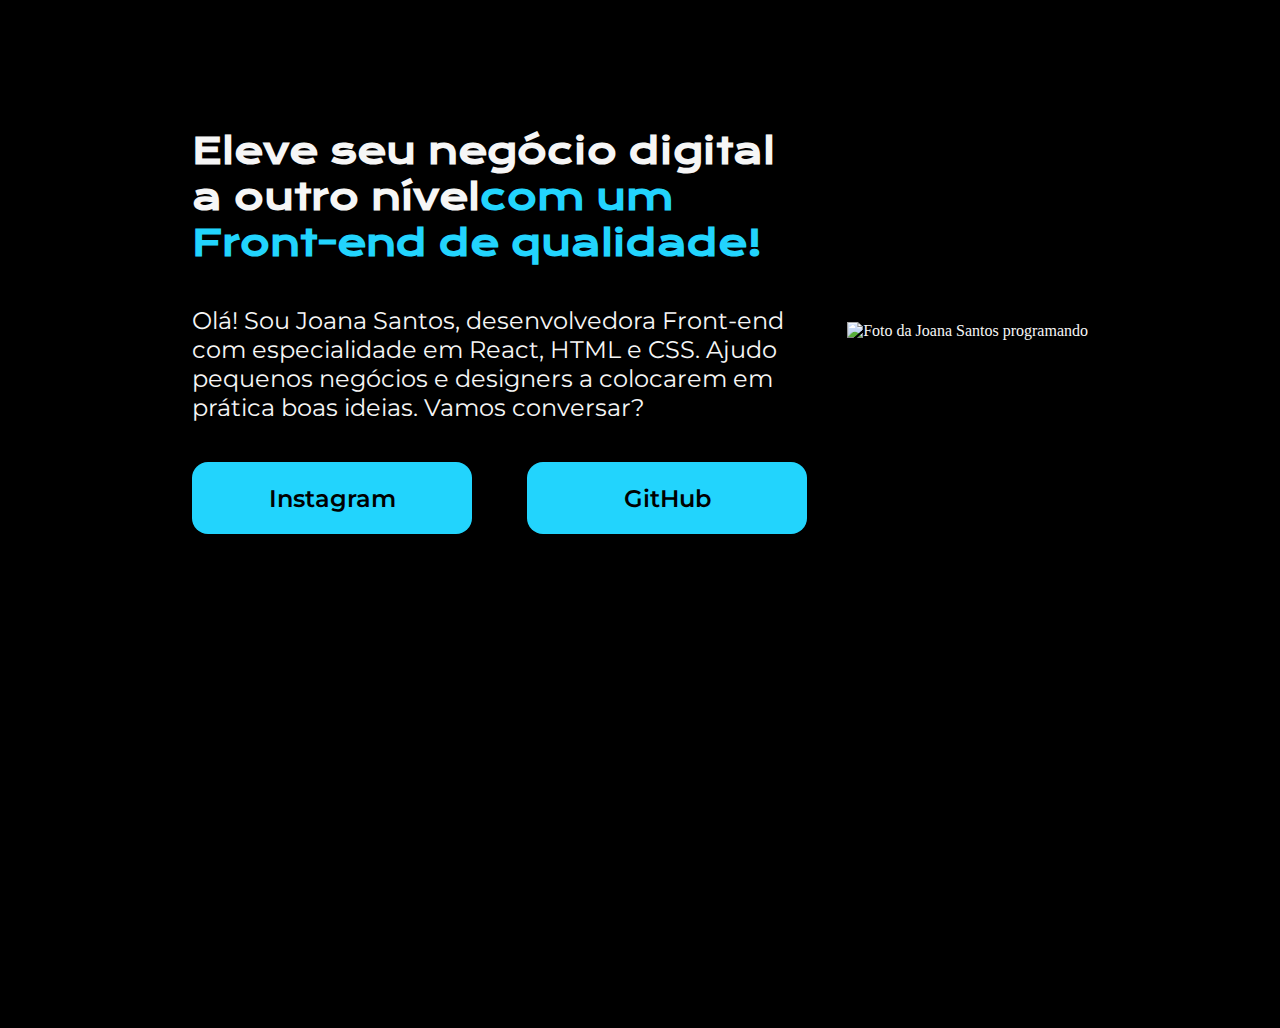
==== 3-html-css/index.html @ 2750d255 "melhorando o projeto" ====
<!DOCTYPE html>
<html lang="pt-br">

<head>
    <meta charset="UTF-8">
    <meta http-equiv="X-UA-Compatible" content="IE=edge">
    <meta name="viewport" content="width=device-width, initial-scale=1.0">
    <title>Portifolio</title>
    <link rel="stylesheet" href="style.css">
</head>

<body>
    <header></header>
    <main class="apresentacao">
        <section class="apresentacao__conteudo">
            <h1 class="apresentacao__conteudo__titulo">Eleve seu negócio digital a outro nível<strong 
            class="titulo-destaque">com um Front-end de qualidade!
            </strong></h1>
            <p class="apresentacao__conteudo__texto">Olá! Sou Joana Santos, desenvolvedora
            Front-end com especialidade em React, HTML e
            CSS. Ajudo pequenos negócios e designers a
            colocarem em prática boas ideias. Vamos
            conversar?</p>
            <div class="apresentacao__links">
                <a class="apresentacao__links__link" href="https://instagram.com/rafaballerini">Instagram</a>
                <a class="apresentacao__links__link" href="https://github.com/guilhermeonrails">GitHub</a>
            </div>
        </section>
        <img src="imagem.png" alt="Foto da Joana Santos programando">
    </main>
    <footer></footer>
</body>

</html>
---- 3-html-css/style.css ----
@import url('https://fonts.googleapis.com/css2?family=Krona+One&family=Montserrat:wght@400;600&display=swap');

*{
    margin: 0;
    padding: 0;
}

body{
    height: 100vh;
    box-sizing: border-box;
    background-color: #000000;
    color: #F6F6F6;
}

.titulo-destaque{
    color: #22D4FD;
}

.apresentacao{
    margin: 10% 15%;
    display: flex;
    align-items: center;
    justify-content: space-between;
}
.apresentacao__conteudo{
    width: 615px;
    display: flex;
    flex-direction: column;
    gap: 40px;
}

.apresentacao__conteudo__titulo{
    font-size: 36px;
    font-family: 'Krona One', sans-serif;
}

.apresentacao__conteudo__texto{
    font-size: 24px;
    font-family: 'Montserrat', sans-serif;
}

.apresentacao__links{
    display: flex;
    justify-content: space-between;
}

.apresentacao__links__link{
    background-color: #22D4FD;
    width: 280px;
    text-align: center;
    border-radius: 16px;
    font-size: 24px;
    font-weight: 600;
    padding: 21.5px 0;
    text-decoration: none;
    color: #000000;
    font-family: 'Montserrat', sans-serif;
}
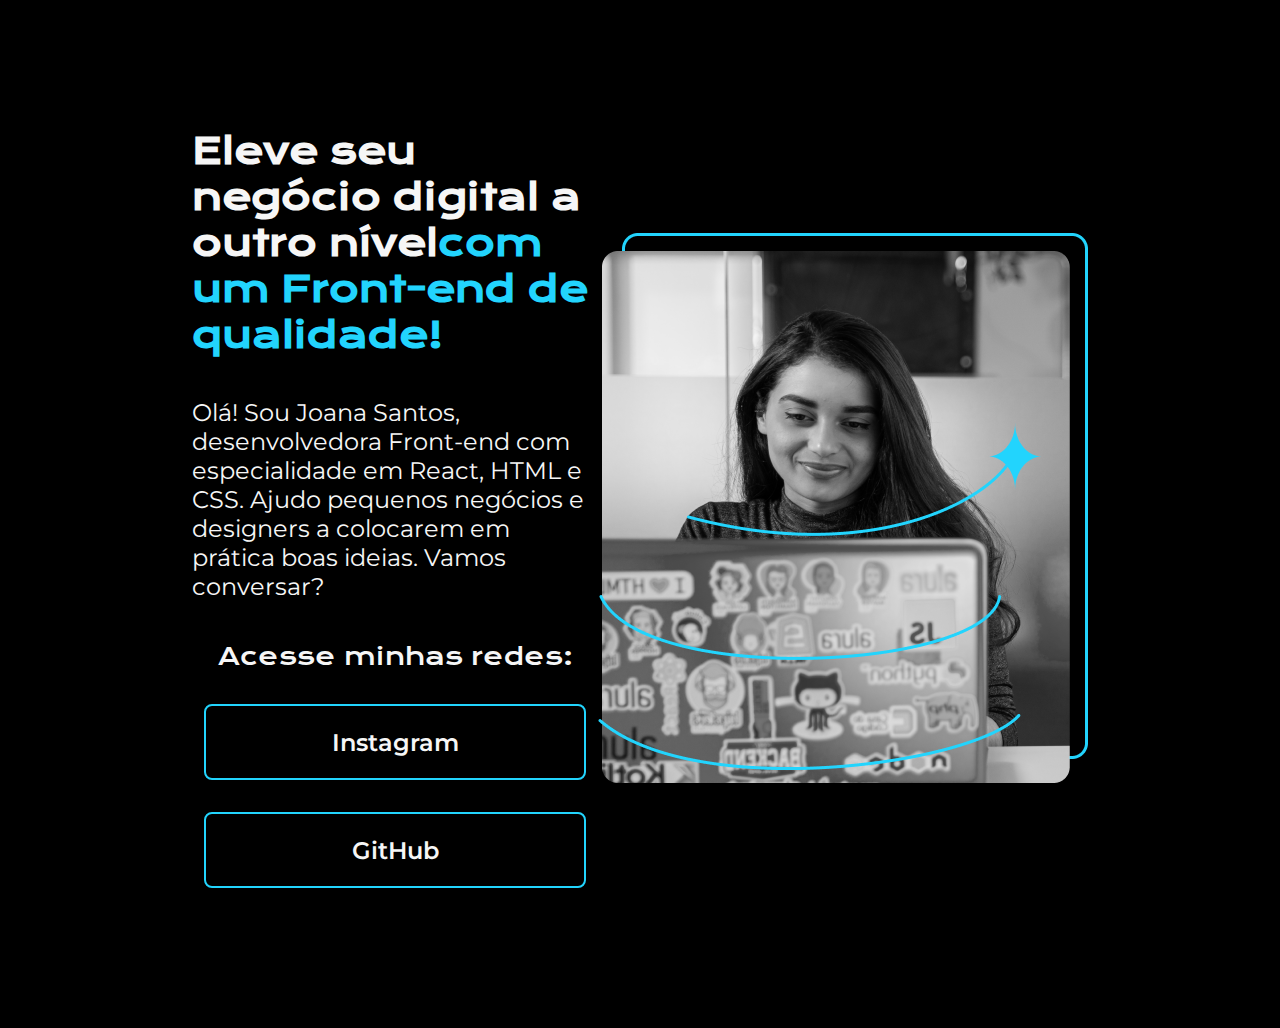
==== commit 5c697bd6: "mudando os botoes" ====
--- a/3-html-css/index.html
+++ b/3-html-css/index.html
@@ -22,11 +22,12 @@
             colocarem em prática boas ideias. Vamos
             conversar?</p>
             <div class="apresentacao__links">
+                <h2 class="apresentacao__links__subtitulo">Acesse minhas redes:</h2>
                 <a class="apresentacao__links__link" href="https://instagram.com/rafaballerini">Instagram</a>
                 <a class="apresentacao__links__link" href="https://github.com/guilhermeonrails">GitHub</a>
             </div>
         </section>
-        <img src="imagem.png" alt="Foto da Joana Santos programando">
+        <img src="img/Imagem.png" alt="Foto da Joana Santos programando">
     </main>
     <footer></footer>
 </body>
--- a/3-html-css/style.css
+++ b/3-html-css/style.css
@@ -41,18 +41,28 @@
 
 .apresentacao__links{
     display: flex;
+    flex-direction: column;
     justify-content: space-between;
+    align-items: center;
+    gap: 32px;
+}
+
+.apresentacao__links__subtitulo{
+    font-size: 24px;
+    font-family: 'Krona One', sans-serif;
+    font-weight: 400;
 }
 
 .apresentacao__links__link{
-    background-color: #22D4FD;
-    width: 280px;
+    /* background-color: #22D4FD; */
+    width: 378px;
     text-align: center;
-    border-radius: 16px;
+    border-radius: 8px;
     font-size: 24px;
     font-weight: 600;
     padding: 21.5px 0;
     text-decoration: none;
-    color: #000000;
+    color: #f6f6f6;
     font-family: 'Montserrat', sans-serif;
+    border: 2px solid #22D4FD;
 }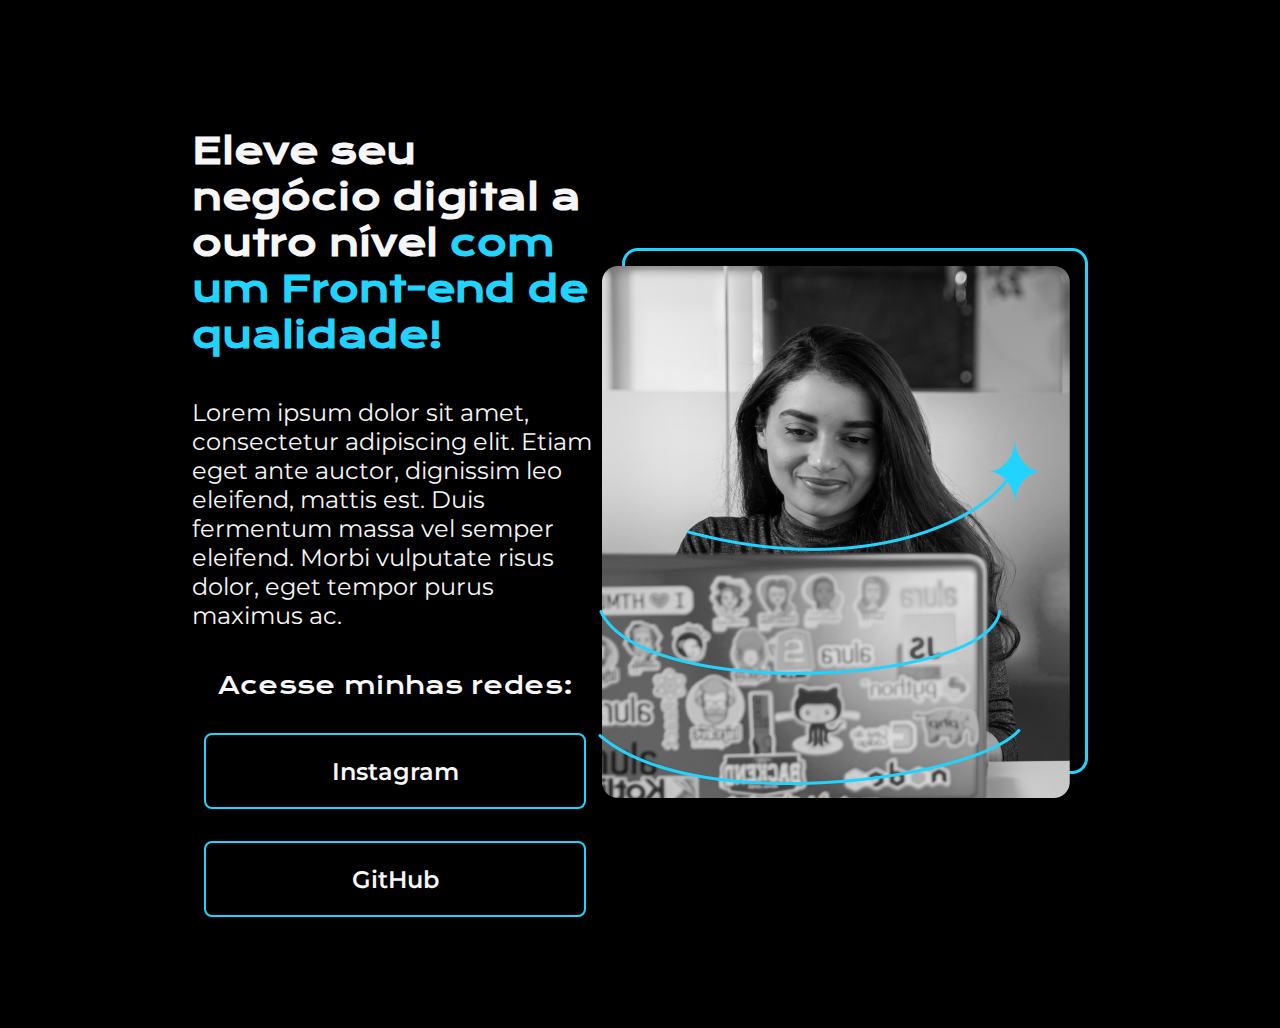
==== commit a349b4a7: "Update index.html" ====
--- a/3-html-css/index.html
+++ b/3-html-css/index.html
@@ -14,13 +14,12 @@
     <main class="apresentacao">
         <section class="apresentacao__conteudo">
             <h1 class="apresentacao__conteudo__titulo">Eleve seu negócio digital a outro nível<strong 
-            class="titulo-destaque">com um Front-end de qualidade!
+            class="titulo-destaque"> com um Front-end de qualidade!
             </strong></h1>
-            <p class="apresentacao__conteudo__texto">Olá! Sou Joana Santos, desenvolvedora
-            Front-end com especialidade em React, HTML e
-            CSS. Ajudo pequenos negócios e designers a
-            colocarem em prática boas ideias. Vamos
-            conversar?</p>
+            <p class="apresentacao__conteudo__texto">Lorem ipsum dolor sit amet,
+                consectetur adipiscing elit. Etiam eget ante auctor, dignissim
+                leo eleifend, mattis est. Duis fermentum massa vel semper eleifend.
+                Morbi vulputate risus dolor, eget tempor purus maximus ac.</p>
             <div class="apresentacao__links">
                 <h2 class="apresentacao__links__subtitulo">Acesse minhas redes:</h2>
                 <a class="apresentacao__links__link" href="https://instagram.com/rafaballerini">Instagram</a>
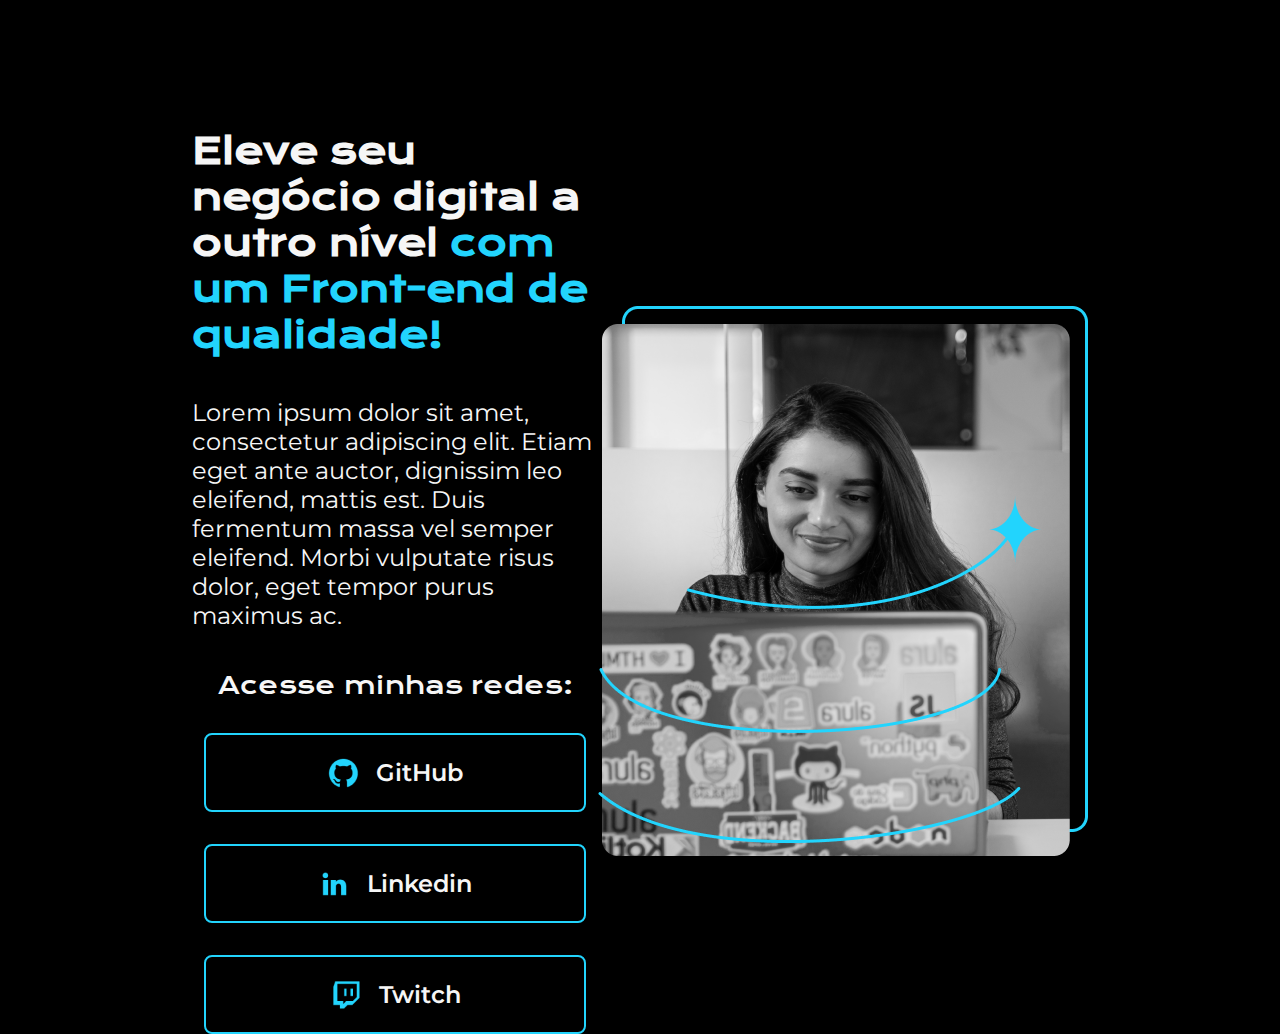
==== commit 7e9224d8: "adicionando ícones nos botões" ====
--- a/3-html-css/index.html
+++ b/3-html-css/index.html
@@ -22,8 +22,18 @@
                 Morbi vulputate risus dolor, eget tempor purus maximus ac.</p>
             <div class="apresentacao__links">
                 <h2 class="apresentacao__links__subtitulo">Acesse minhas redes:</h2>
-                <a class="apresentacao__links__link" href="https://instagram.com/rafaballerini">Instagram</a>
-                <a class="apresentacao__links__link" href="https://github.com/guilhermeonrails">GitHub</a>
+                <a class="apresentacao__links__link" href="https://instagram.com/">
+                    <img src="img/github.png" alt="logo do GitHub">
+                    GitHub
+                </a>
+                <a class="apresentacao__links__link" href="https://linkedin.com/">
+                    <img src="img/linkedin.png" alt="logo do Linkedin">
+                    Linkedin
+                </a>
+                <a class="apresentacao__links__link" href="https://twitch.tv/">
+                    <img src="img/twitch.png" alt="logo da Twitch">
+                    Twitch
+                </a>
             </div>
         </section>
         <img src="img/Imagem.png" alt="Foto da Joana Santos programando">
--- a/3-html-css/style.css
+++ b/3-html-css/style.css
@@ -55,6 +55,11 @@
 
 .apresentacao__links__link{
     /* background-color: #22D4FD; */
+    display: flex;
+    justify-content: center;
+    align-items: center;
+    gap: 16px;
+
     width: 378px;
     text-align: center;
     border-radius: 8px;
@@ -65,4 +70,5 @@
     color: #f6f6f6;
     font-family: 'Montserrat', sans-serif;
     border: 2px solid #22D4FD;
+
 }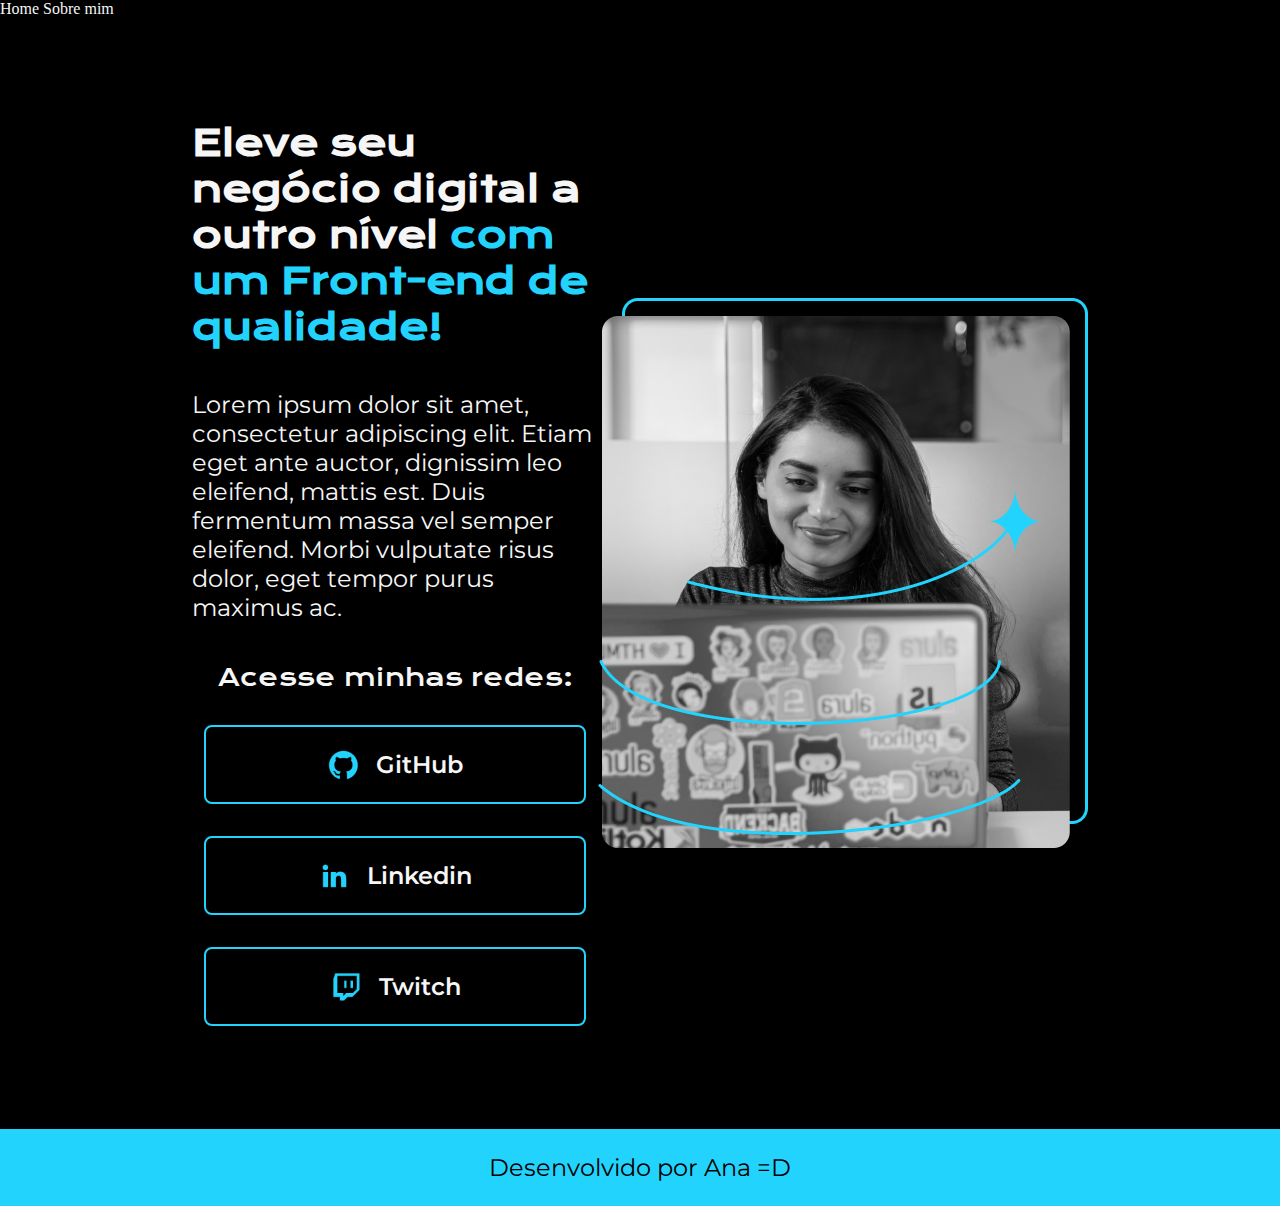
==== commit 5614625d: "adicionando cabeçalho e rodapé" ====
--- a/3-html-css/index.html
+++ b/3-html-css/index.html
@@ -10,7 +10,12 @@
 </head>
 
 <body>
-    <header></header>
+    <header class="cabecalho">
+        <nav class="cabecalho-menu">
+            <a class="cabecalho-menu-link">Home</a>
+            <a class="cabecalho-menu-link">Sobre mim</a>
+        </nav>
+    </header>
     <main class="apresentacao">
         <section class="apresentacao__conteudo">
             <h1 class="apresentacao__conteudo__titulo">Eleve seu negócio digital a outro nível<strong 
@@ -38,7 +43,9 @@
         </section>
         <img src="img/Imagem.png" alt="Foto da Joana Santos programando">
     </main>
-    <footer></footer>
+    <footer>
+        <p class="rodape">Desenvolvido por Ana =D</p>
+    </footer>
 </body>
 
 </html>--- a/3-html-css/style.css
+++ b/3-html-css/style.css
@@ -6,7 +6,7 @@
 }
 
 body{
-    height: 100vh;
+    /*height: 100vh;*/
     box-sizing: border-box;
     background-color: #000000;
     color: #F6F6F6;
@@ -17,7 +17,7 @@
 }
 
 .apresentacao{
-    margin: 10% 15%;
+    padding: 8% 15%;
     display: flex;
     align-items: center;
     justify-content: space-between;
@@ -71,4 +71,19 @@
     font-family: 'Montserrat', sans-serif;
     border: 2px solid #22D4FD;
 
+}
+
+.apresentacao__links__link:hover{
+    background-color: #272727;
+    color: #22D4FD;
+}
+
+.rodape{
+    background-color: #22D4FD;
+    color: #000000;
+    text-align: center;
+    padding: 24px;
+    font-family: 'Montserrat', sans-serif;
+    font-size: 24px;
+    font-weight: 400;
 }